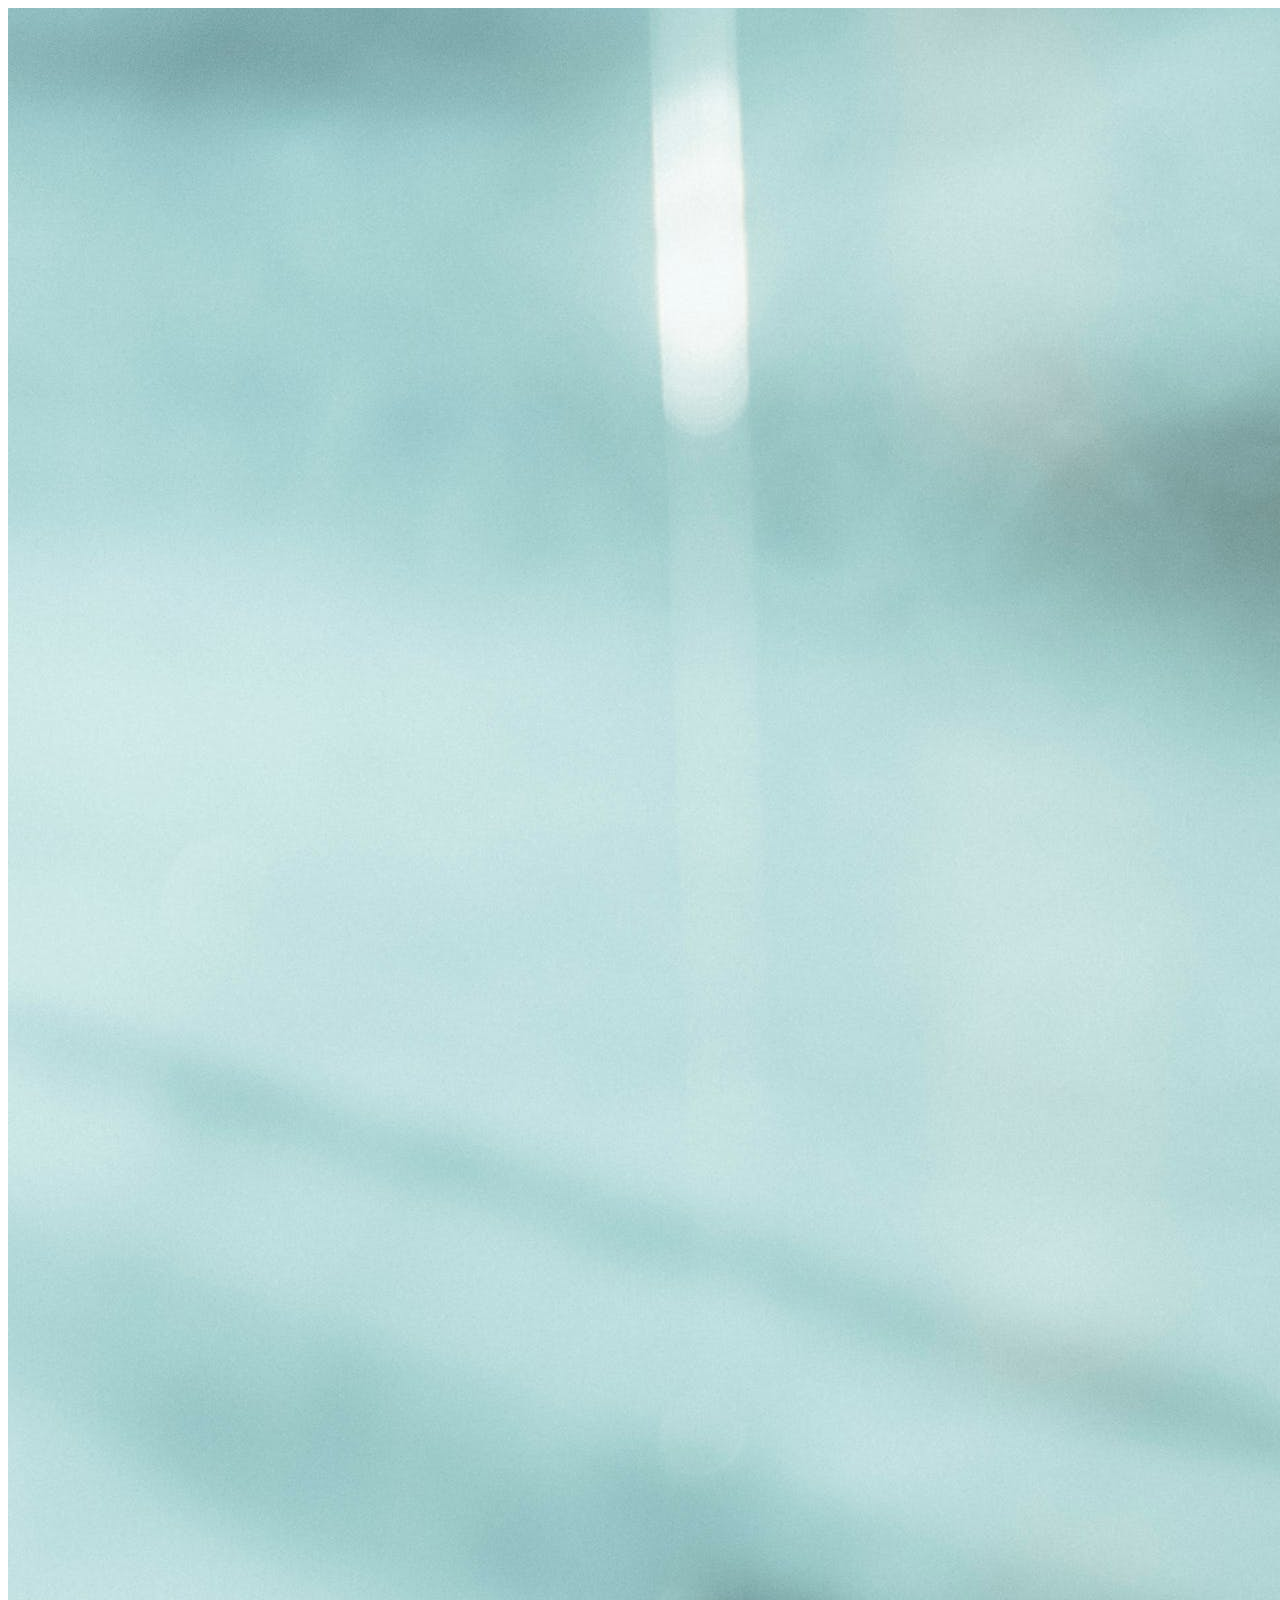
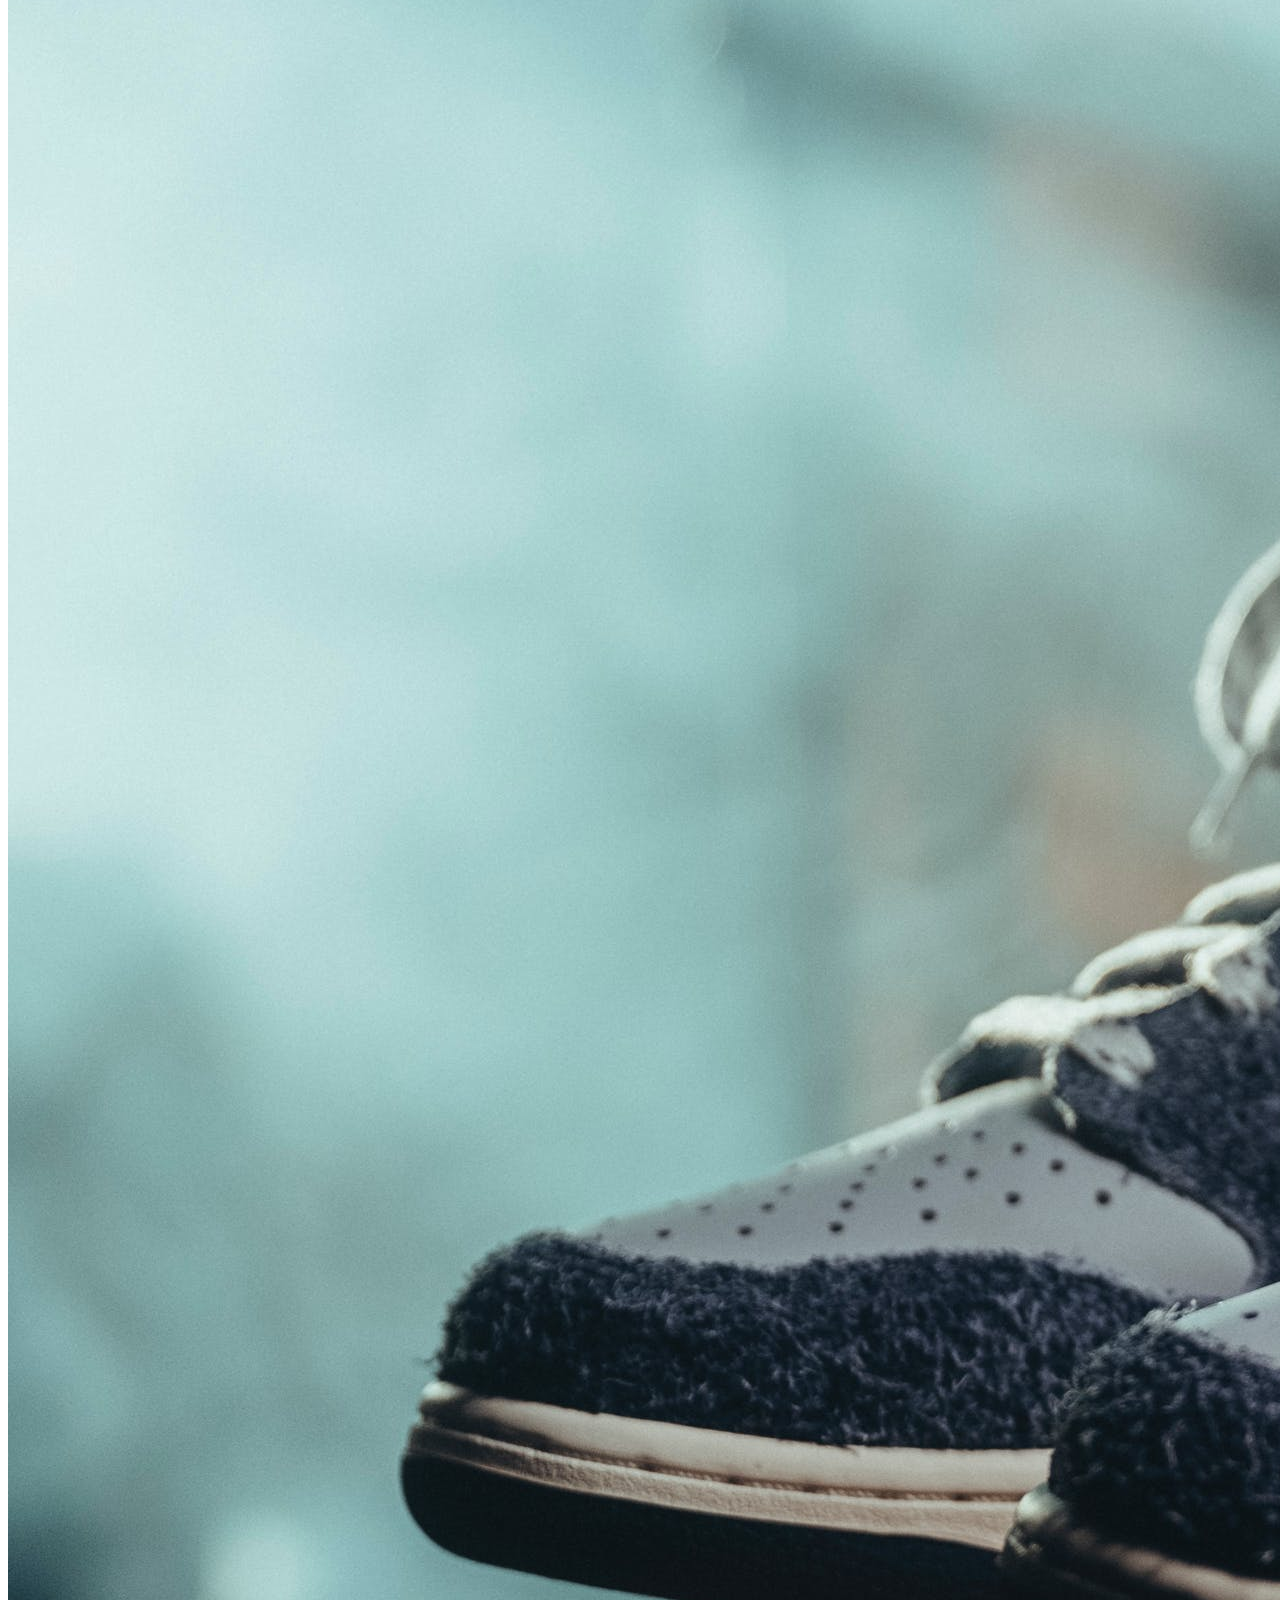
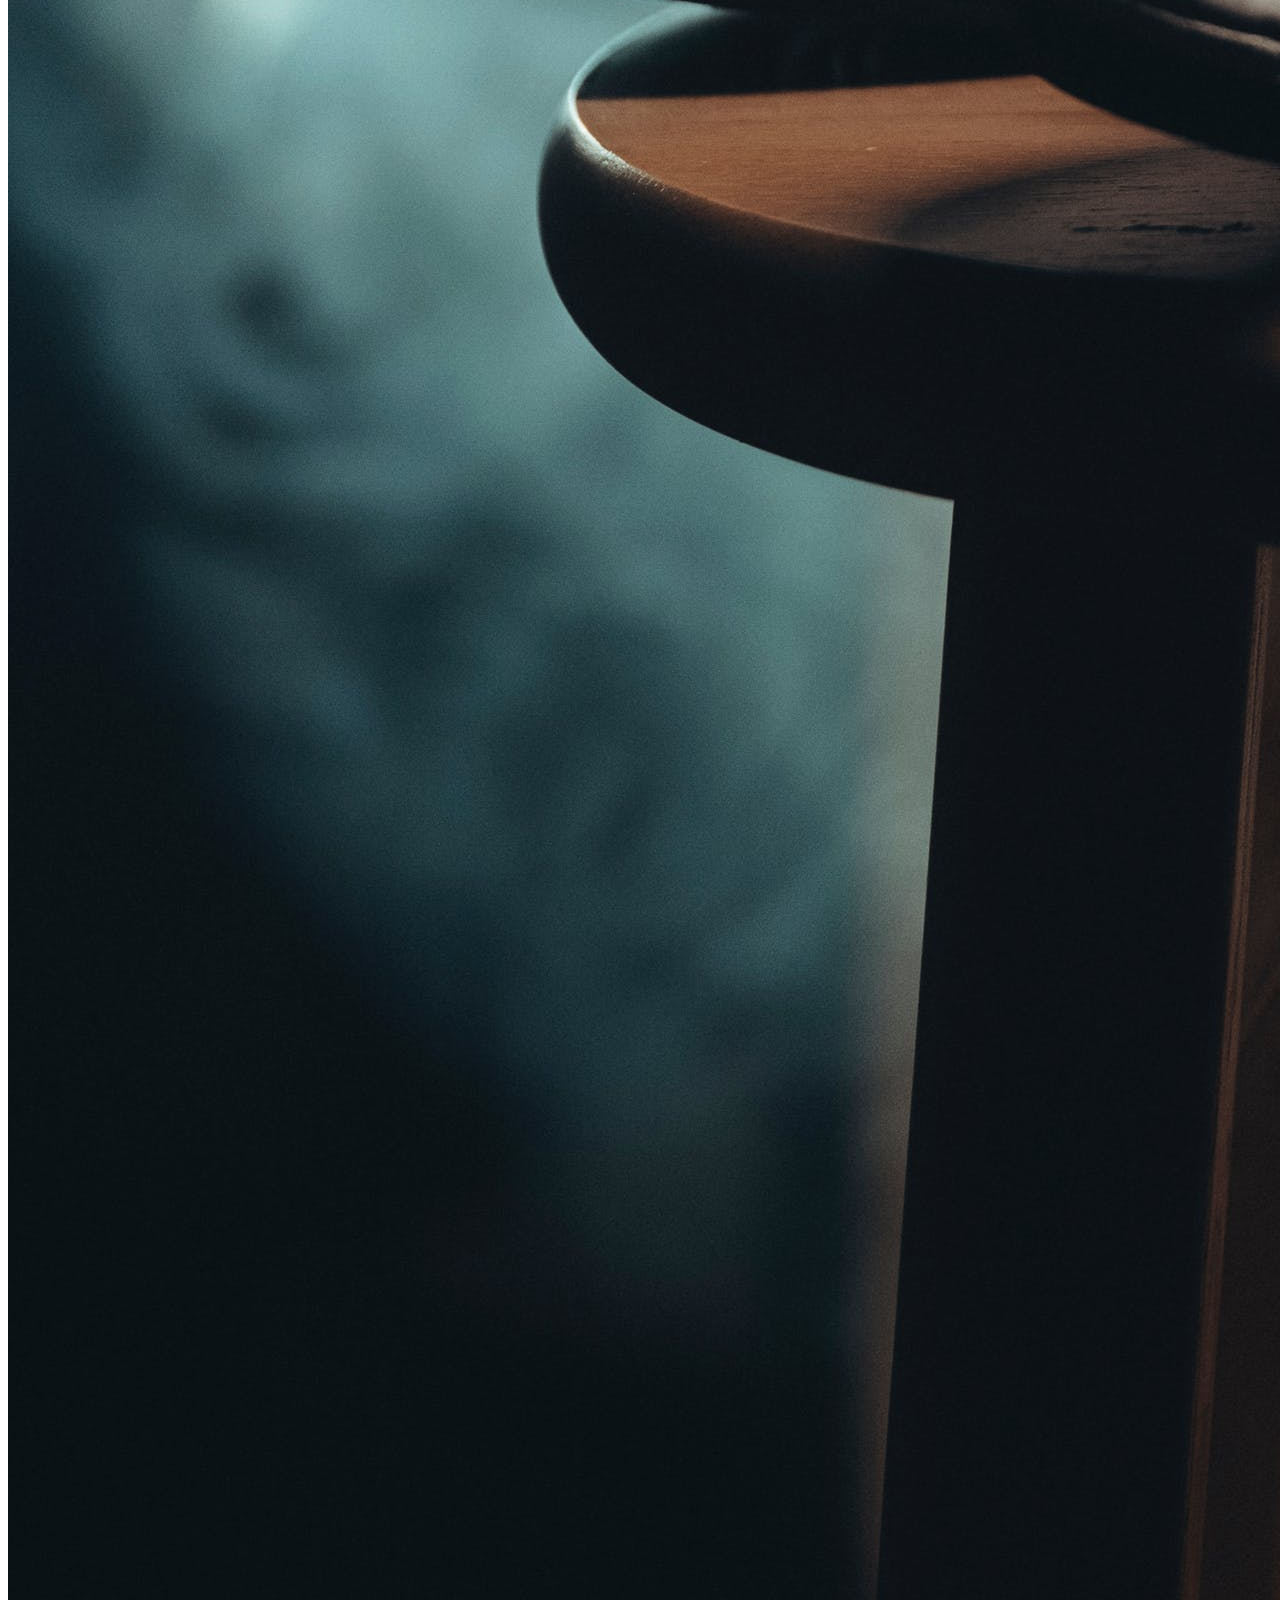
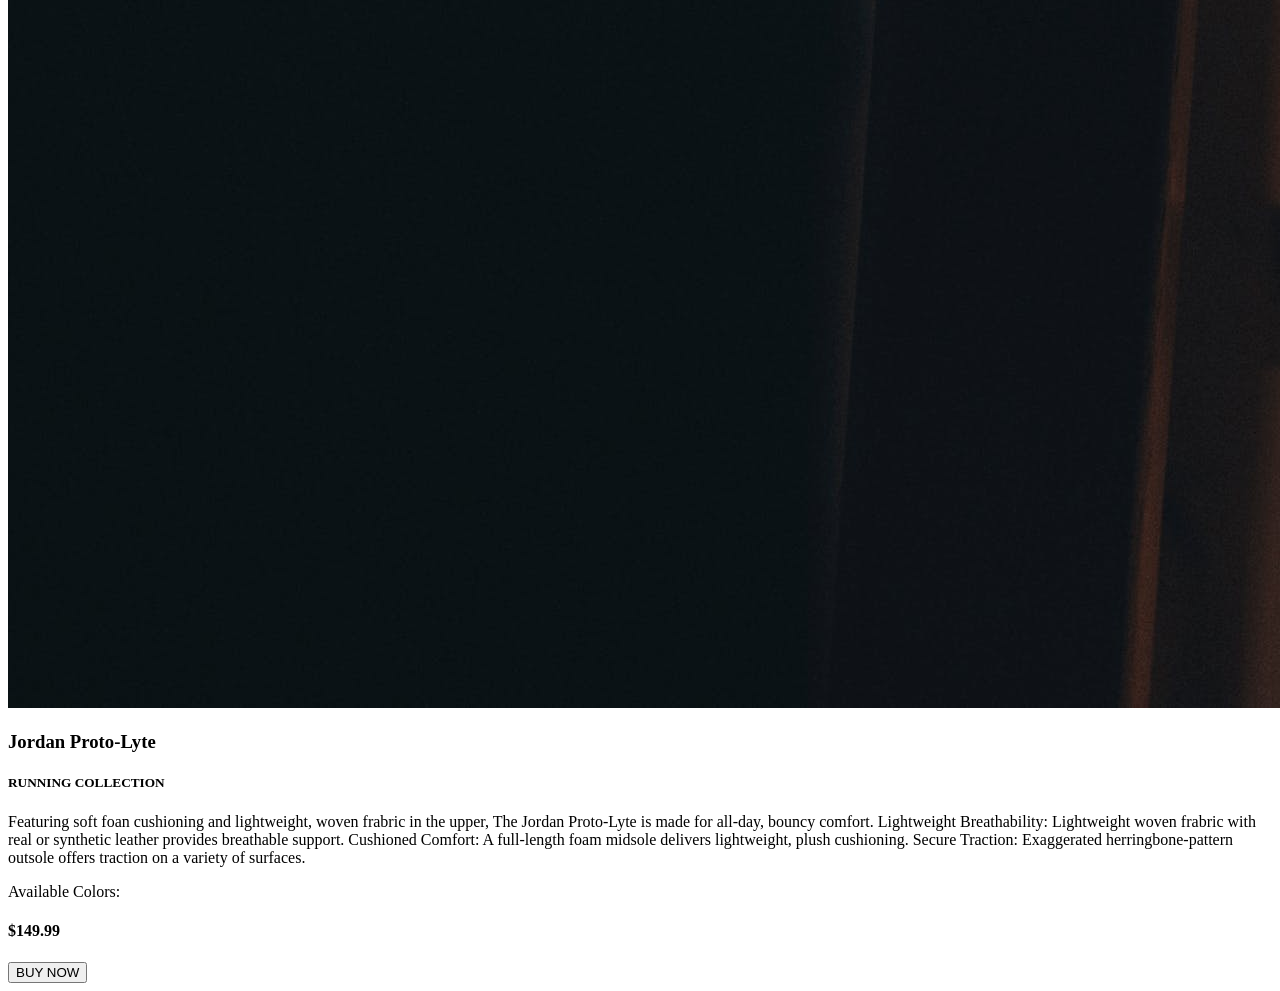
==== product-card.html @ 3828f207 "Fix tabSize" ====
<!DOCTYPE html>
<html lang="en">
    <head>
        <meta charset="UTF-8" />
        <meta http-equiv="X-UA-Compatible" content="IE=edge" />
        <meta name="viewport" content="width=device-width, initial-scale=1.0" />
        <title>Product card demo</title>

        <link rel="stylesheet" href="./assets/main.css" />
    </head>
    <body>
    <div class="product-card">
        <div class="left-img-col">
            <img src="./assets/nike-jordan.jpg" alt="an image of nike jordan" />
        </div>
        <div class="right-info-col">
            <h3>Jordan Proto-Lyte</h3>
            <h5>RUNNING COLLECTION</h5>
            <p>
                Featuring soft foan cushioning and lightweight, woven frabric in the
                upper, The Jordan Proto-Lyte is made for all-day, bouncy comfort.
                Lightweight Breathability: Lightweight woven frabric with real or
                synthetic leather provides breathable support. Cushioned Comfort: A
                full-length foam midsole delivers lightweight, plush cushioning.
                Secure Traction: Exaggerated herringbone-pattern outsole offers
                traction on a variety of surfaces.
            </p>

        <div class="available-colors">
            <span>Available Colors: </span>
            <span class="black-color-container"></span>
            <span class="red-color-container"></span>
            <span class="white-color-container"></span>
        </div>

        <div class="price">
            <h4>$149.99</h4>
            <button class="buy-btn">BUY NOW</button>
        </div>
        </div>
    </div>
    </body>
</html>
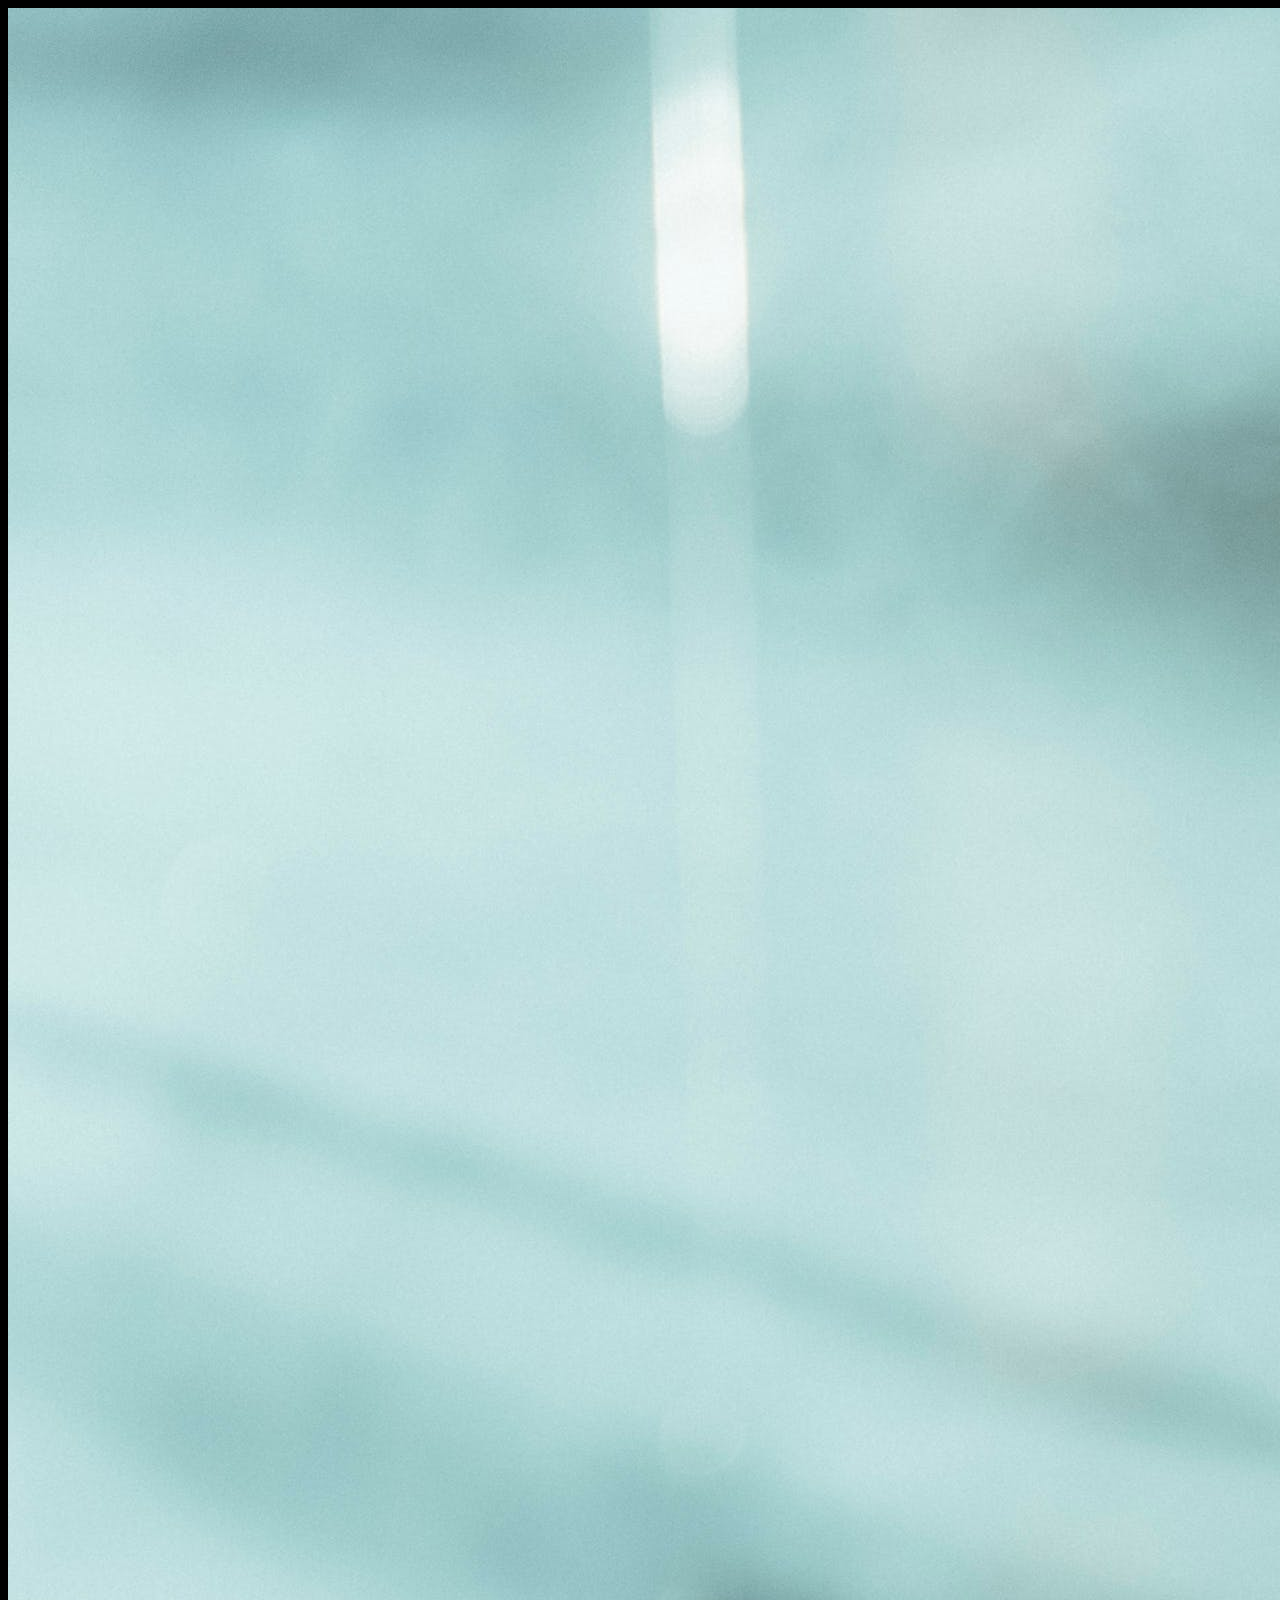
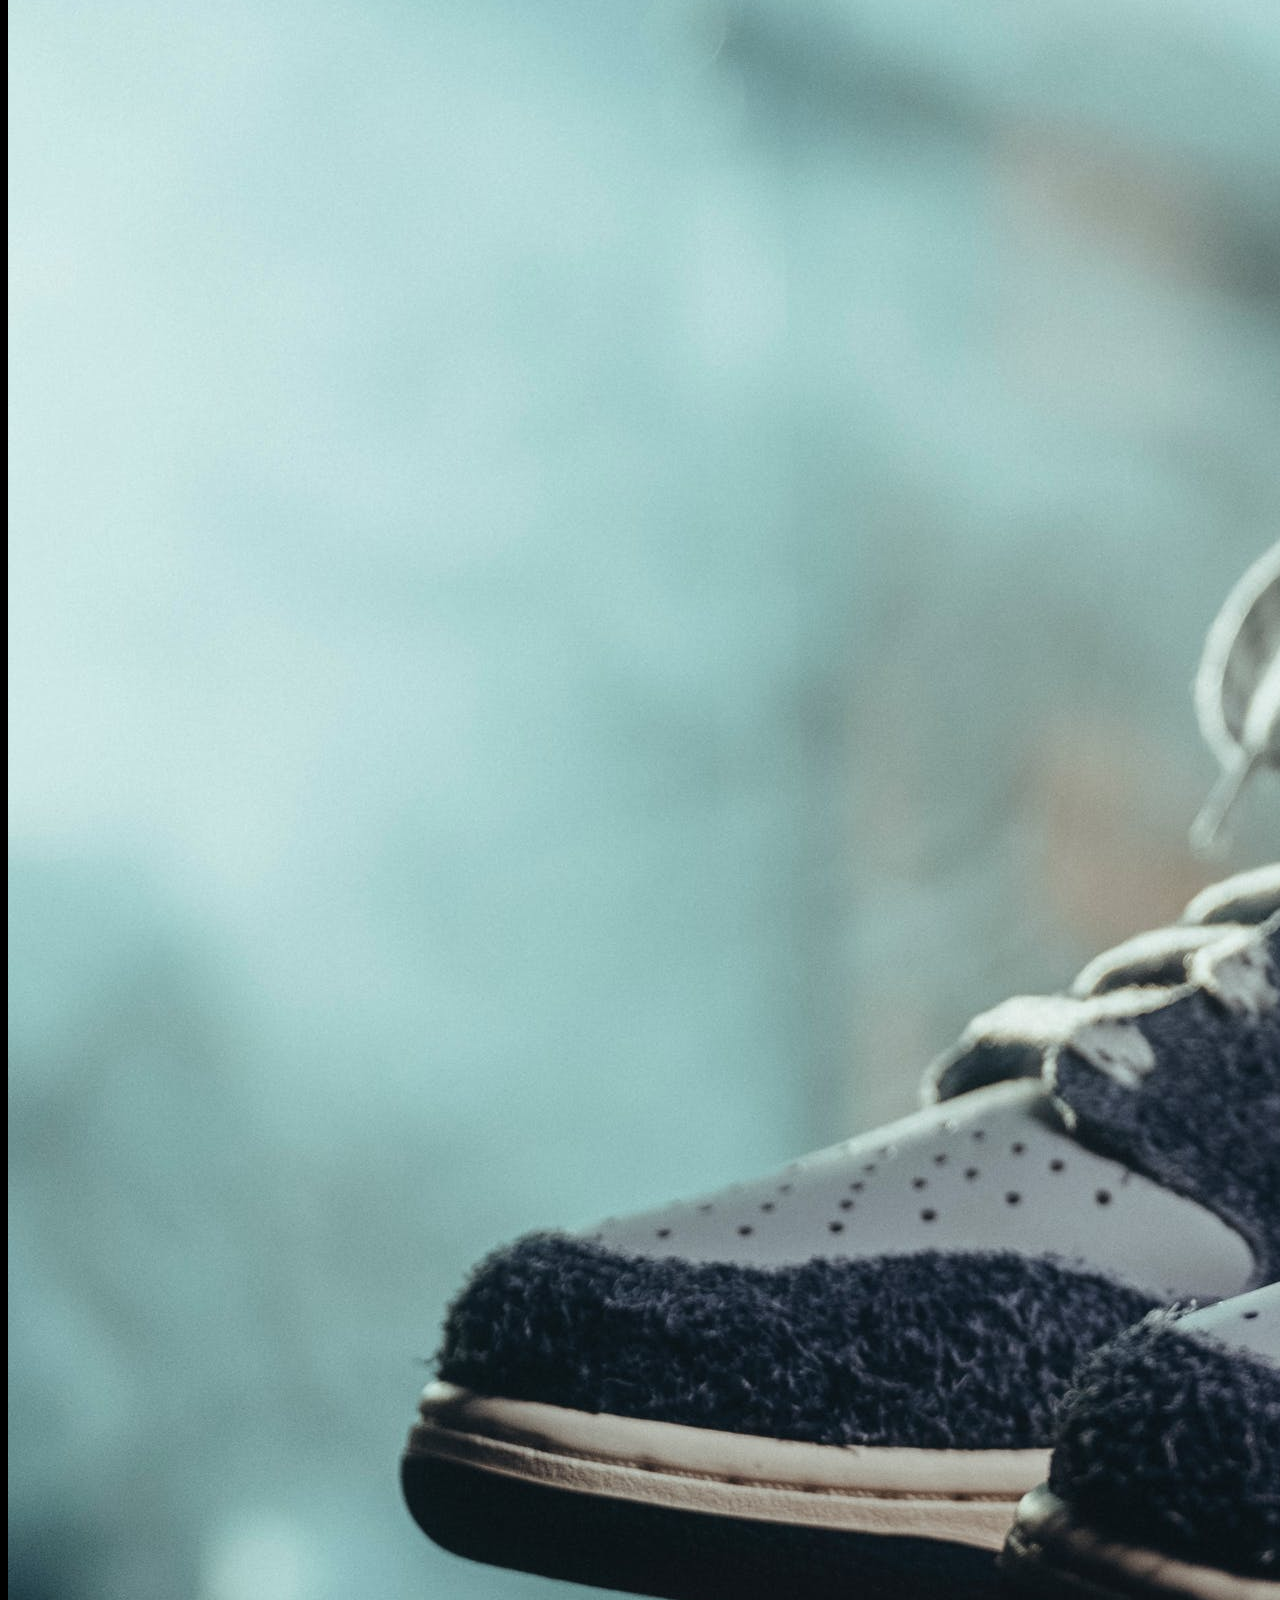
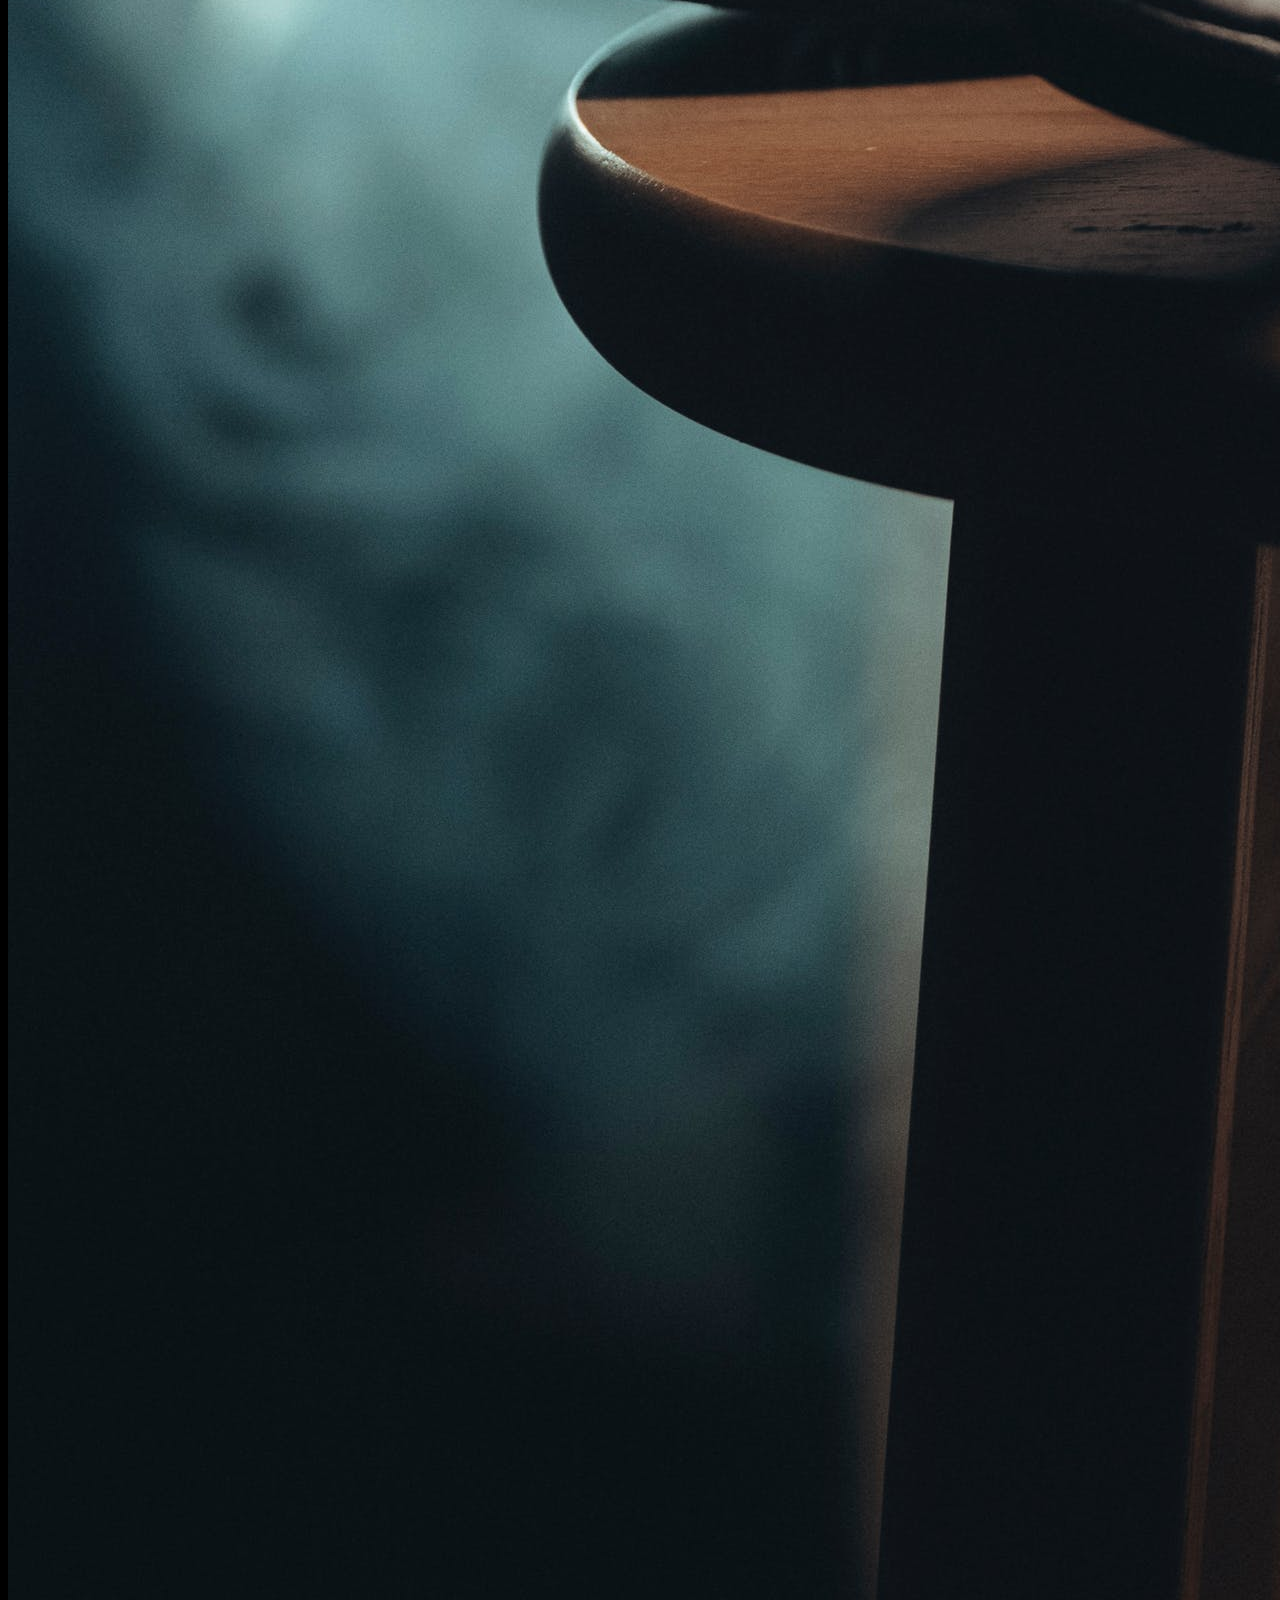
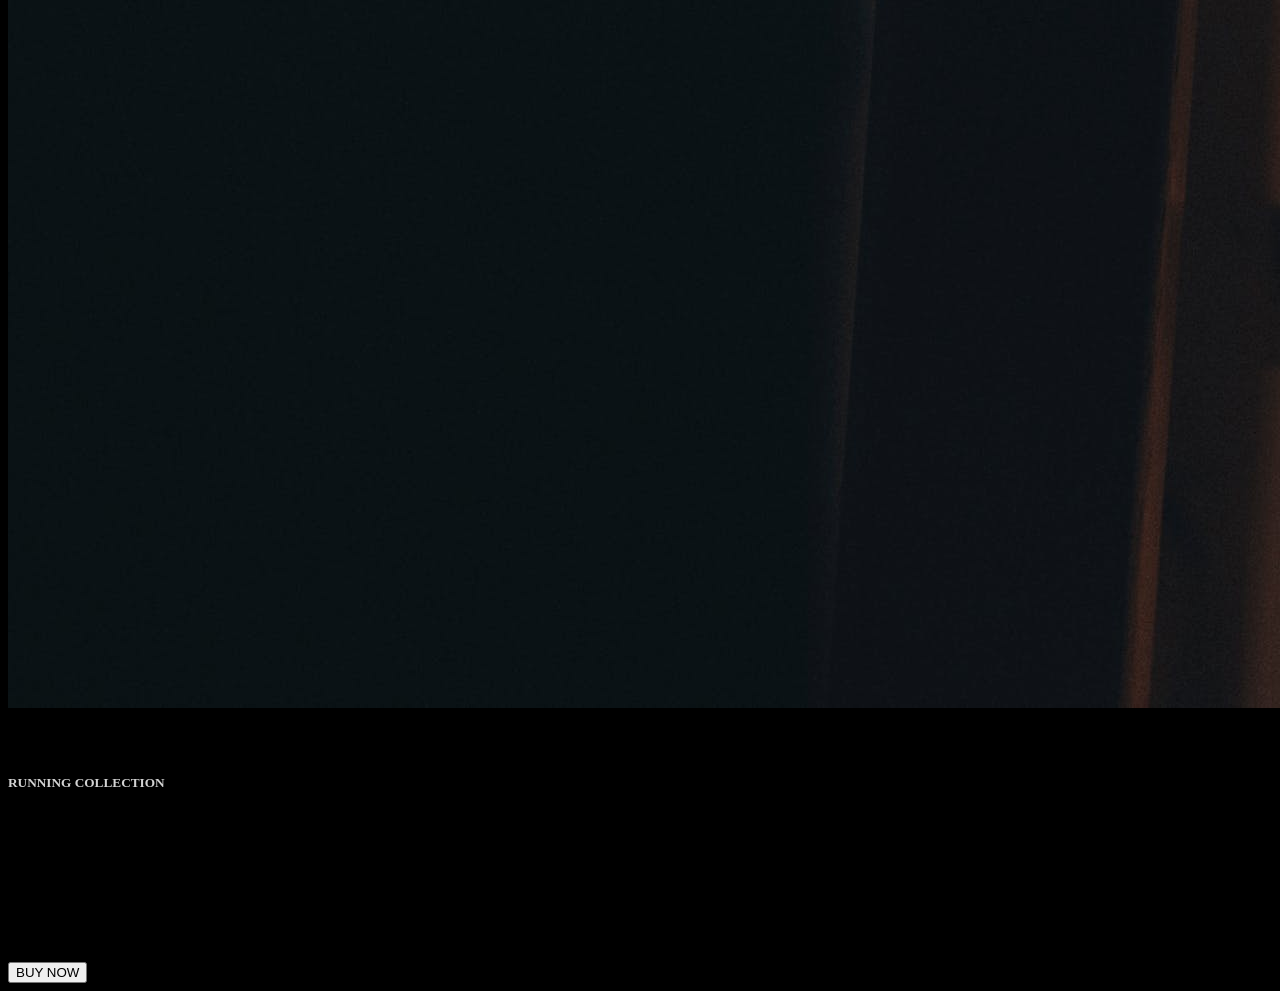
==== commit 31146e06: "Added color css class" ====
--- a/product-card.html
+++ b/product-card.html
@@ -14,9 +14,9 @@
             <img src="./assets/nike-jordan.jpg" alt="an image of nike jordan" />
         </div>
         <div class="right-info-col">
-            <h3>Jordan Proto-Lyte</h3>
+            <h3 class="font-color-black">Jordan Proto-Lyte</h3>
             <h5>RUNNING COLLECTION</h5>
-            <p>
+            <p class="font-color-black">
                 Featuring soft foan cushioning and lightweight, woven frabric in the
                 upper, The Jordan Proto-Lyte is made for all-day, bouncy comfort.
                 Lightweight Breathability: Lightweight woven frabric with real or
@@ -34,7 +34,7 @@
         </div>
 
         <div class="price">
-            <h4>$149.99</h4>
+            <h4 class="font-color-black">$149.99</h4>
             <button class="buy-btn">BUY NOW</button>
         </div>
         </div>
--- a/assets/main.css
+++ b/assets/main.css
@@ -0,0 +1,14 @@
+body
+{
+    background-color: black;
+}
+
+h5
+{
+    color: lightgray;
+}
+
+.font-color-black
+{
+    color: black;
+}
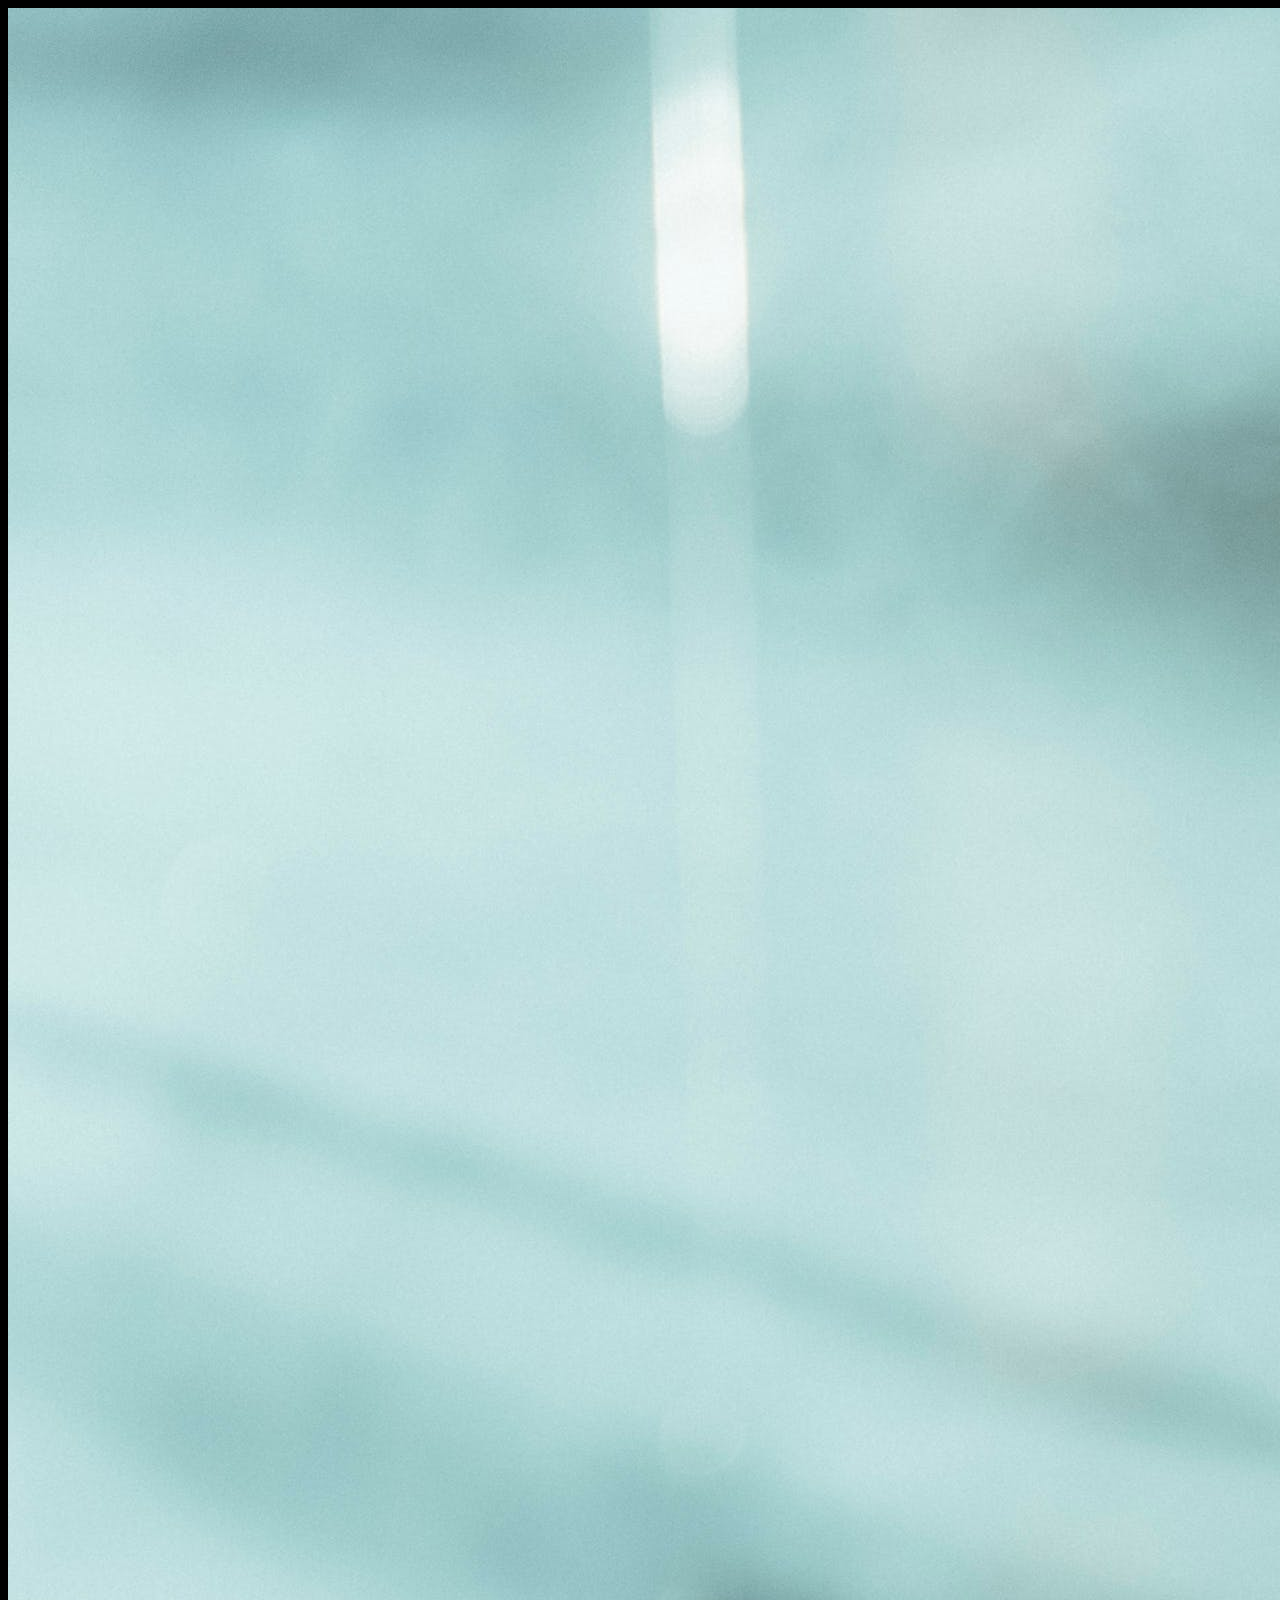
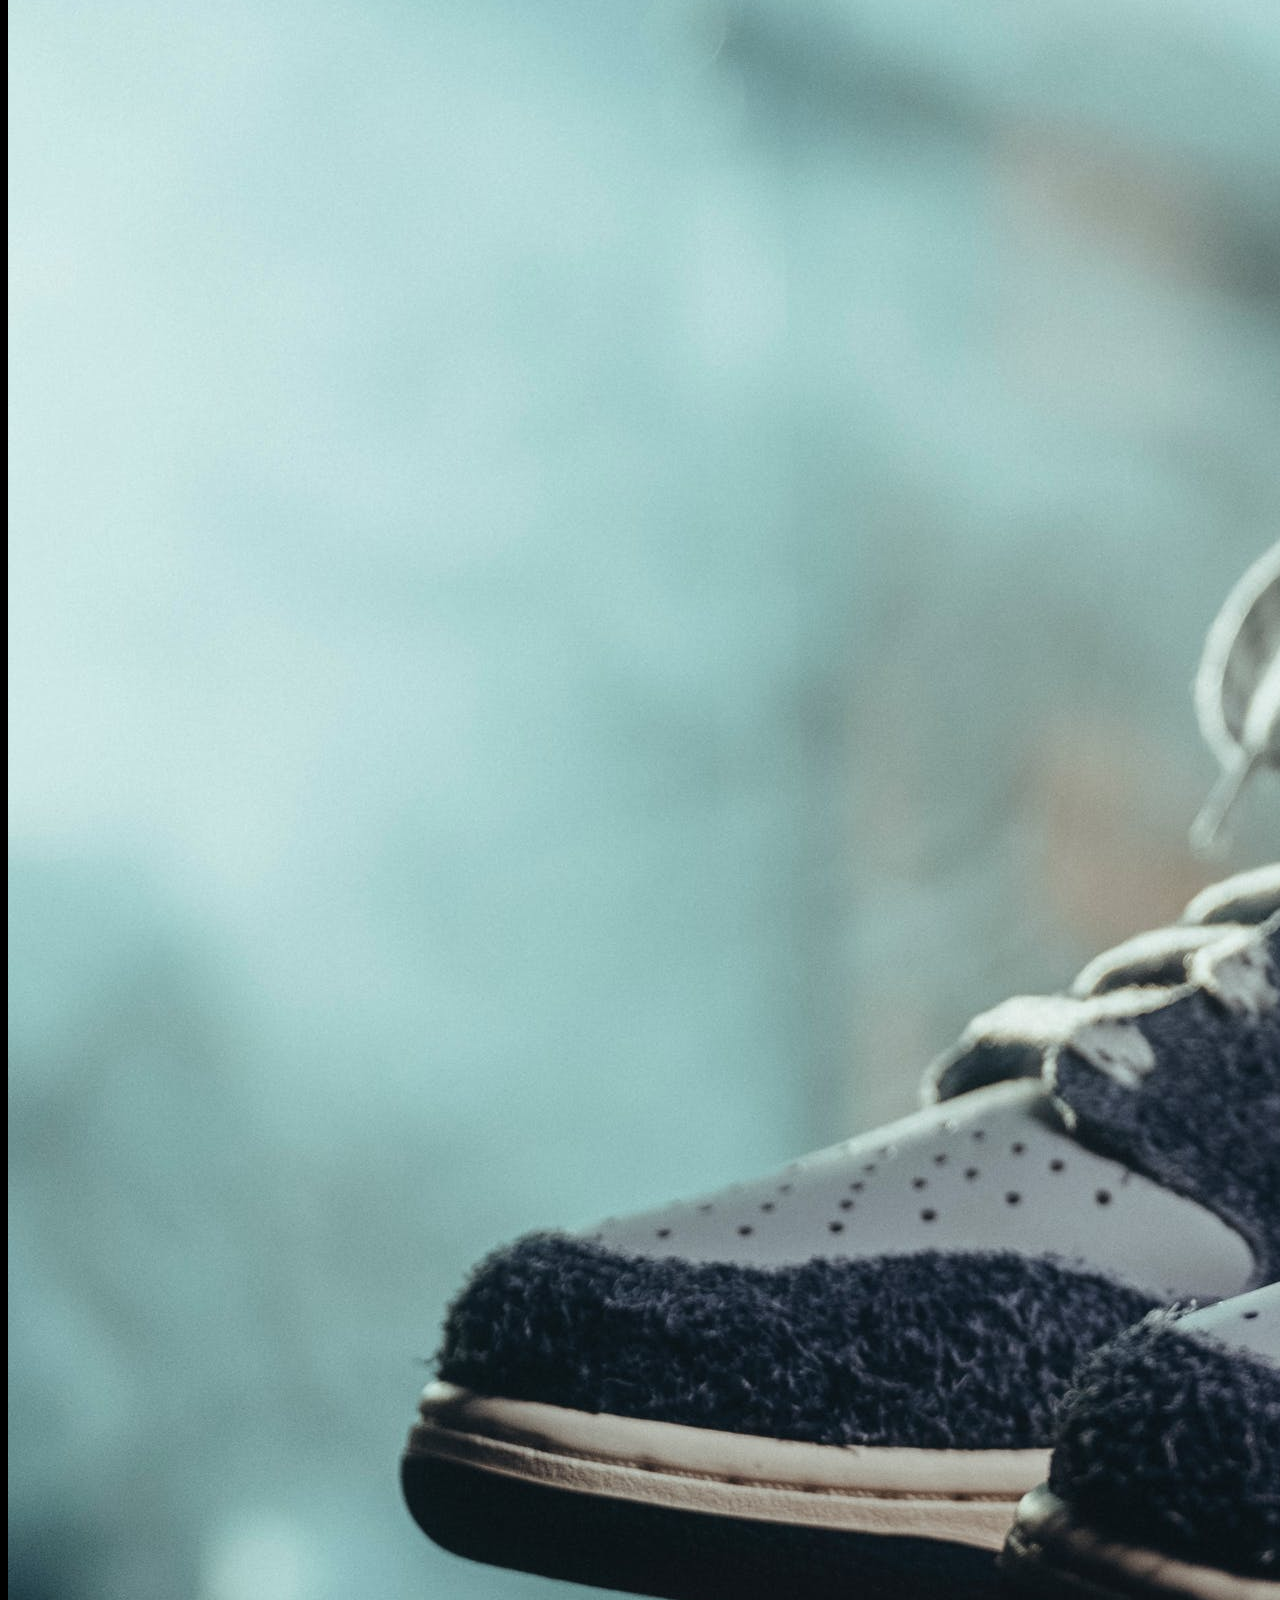
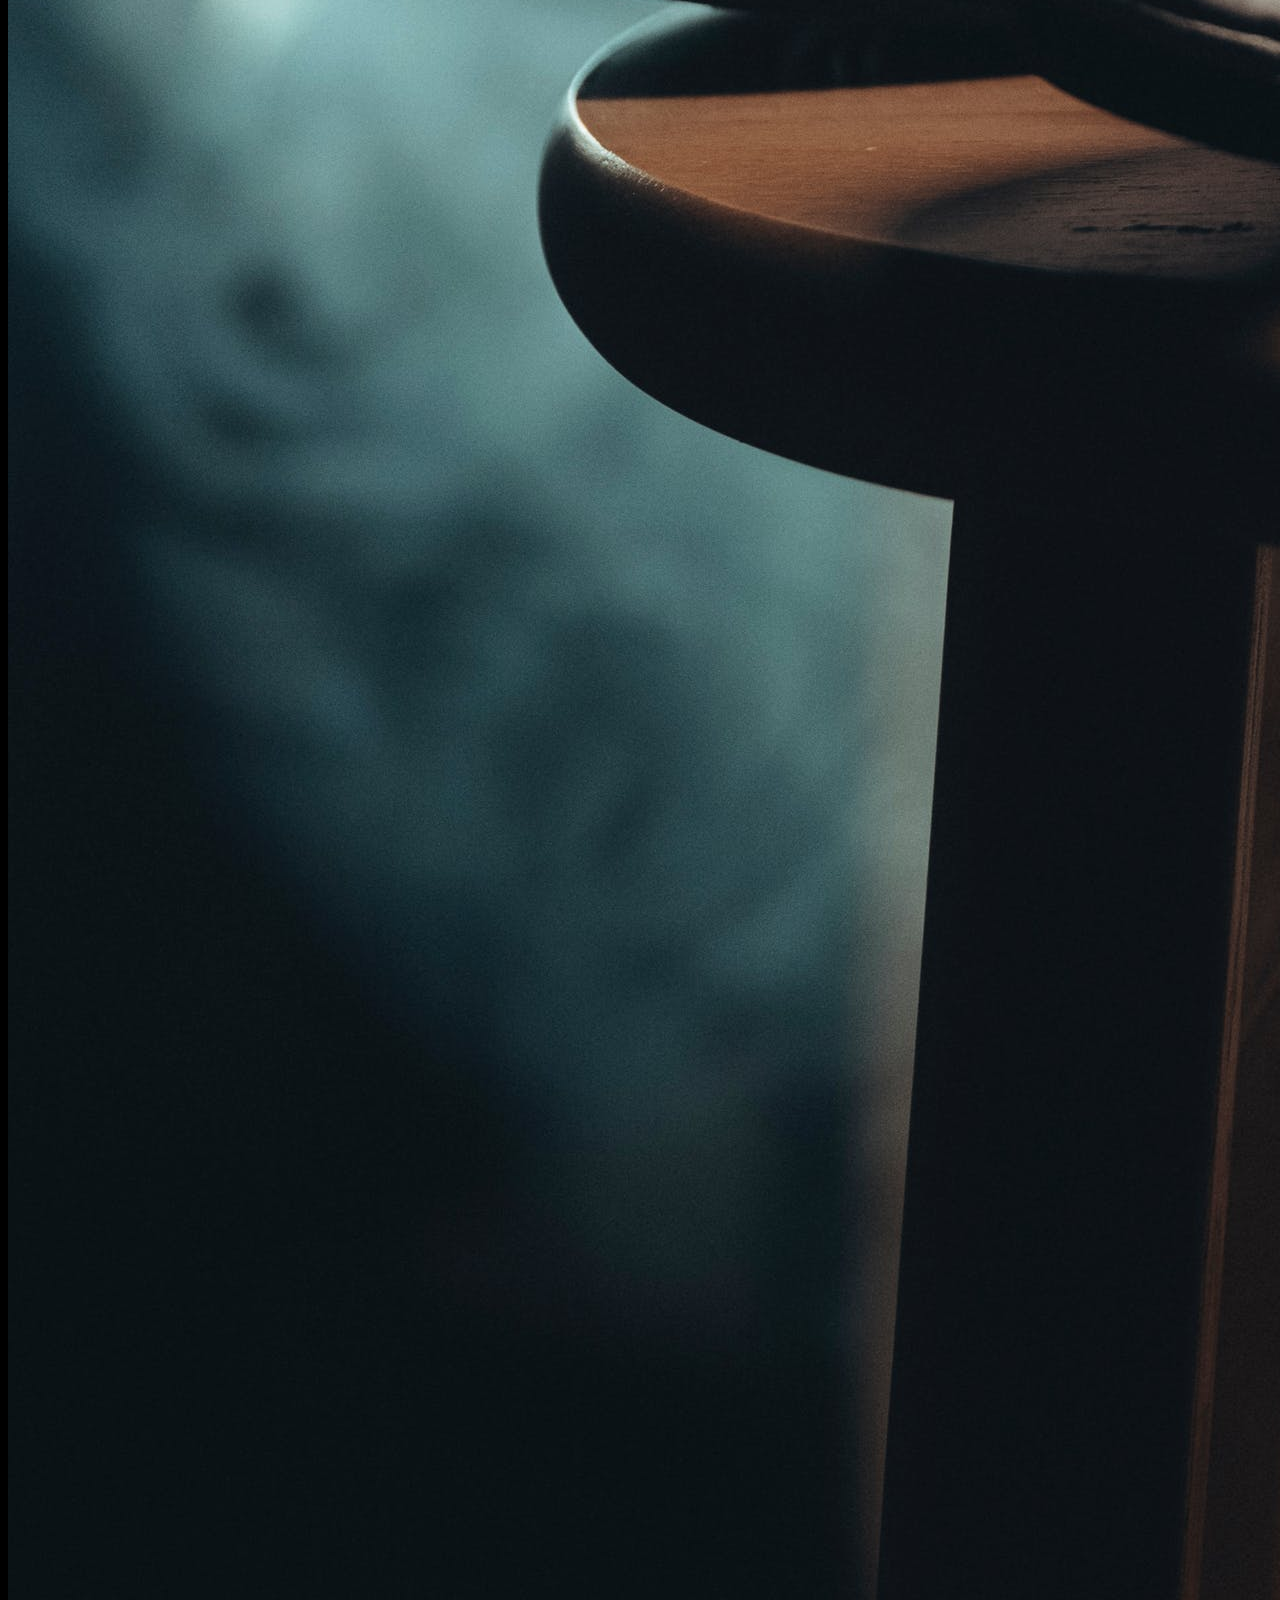
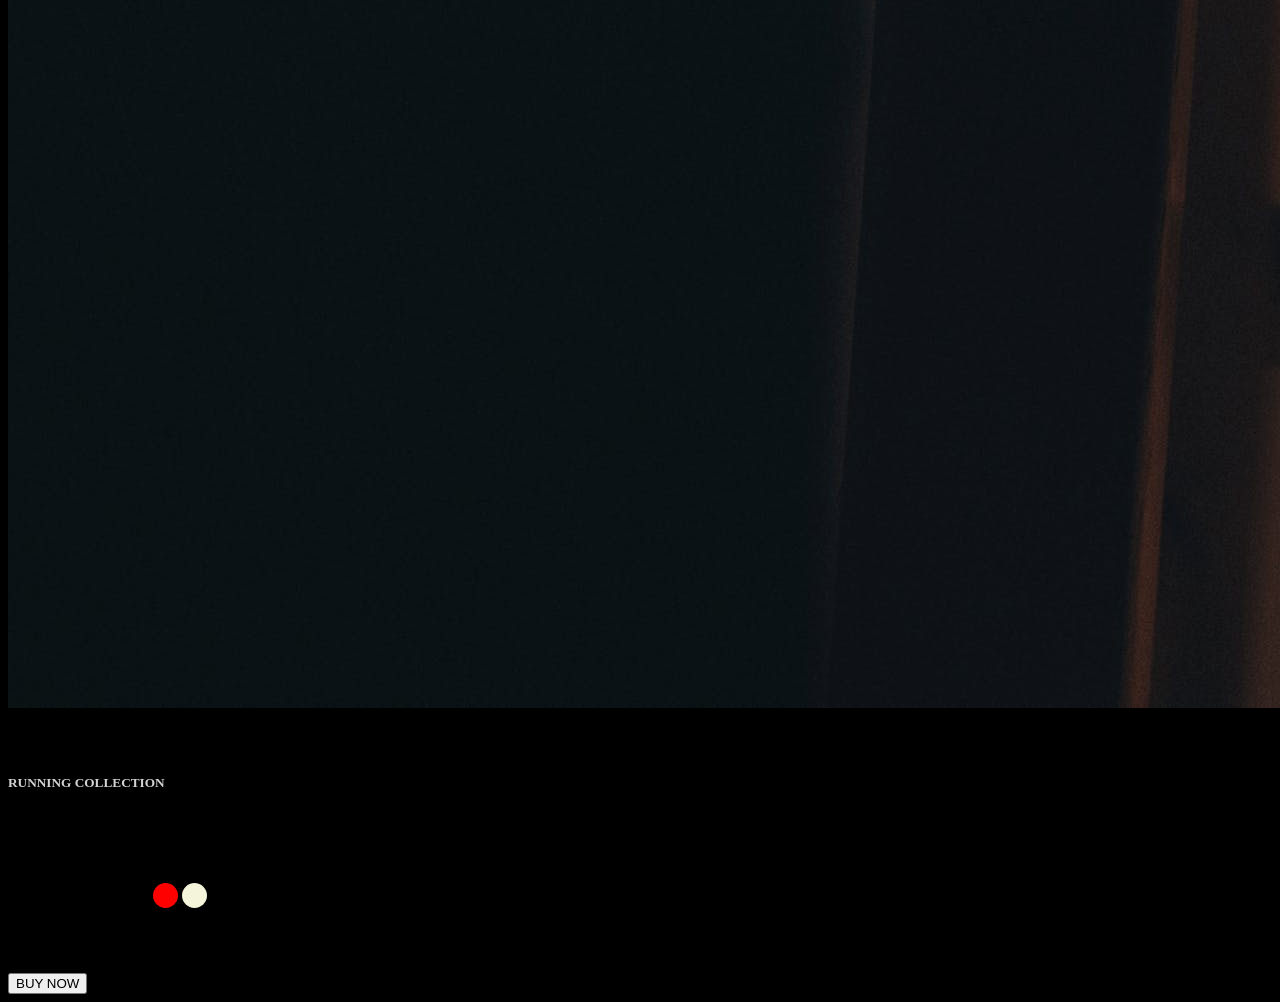
==== commit 1b2a3295: "Created and implemented the color containers" ====
--- a/product-card.html
+++ b/product-card.html
@@ -8,15 +8,15 @@
 
         <link rel="stylesheet" href="./assets/main.css" />
     </head>
-    <body>
+    <body class="background-color-black">
     <div class="product-card">
         <div class="left-img-col">
             <img src="./assets/nike-jordan.jpg" alt="an image of nike jordan" />
         </div>
         <div class="right-info-col">
-            <h3 class="font-color-black">Jordan Proto-Lyte</h3>
+            <h3 class="black">Jordan Proto-Lyte</h3>
             <h5>RUNNING COLLECTION</h5>
-            <p class="font-color-black">
+            <p class="black">
                 Featuring soft foan cushioning and lightweight, woven frabric in the
                 upper, The Jordan Proto-Lyte is made for all-day, bouncy comfort.
                 Lightweight Breathability: Lightweight woven frabric with real or
@@ -28,13 +28,13 @@
 
         <div class="available-colors">
             <span>Available Colors: </span>
-            <span class="black-color-container"></span>
-            <span class="red-color-container"></span>
-            <span class="white-color-container"></span>
+            <span class="color-container background-color-black"></span>
+            <span class="color-container background-color-red"></span>
+            <span class="color-container background-color-beige"></span>
         </div>
 
         <div class="price">
-            <h4 class="font-color-black">$149.99</h4>
+            <h4 class="black">$149.99</h4>
             <button class="buy-btn">BUY NOW</button>
         </div>
         </div>
--- a/assets/main.css
+++ b/assets/main.css
@@ -1,14 +1,32 @@
-body
-{
-    background-color: black;
-}
-
 h5
 {
     color: lightgray;
 }
 
-.font-color-black
+.black
 {
     color: black;
 }
+
+.background-color-black
+{
+    background-color: black;
+}
+
+.background-color-red
+{
+    background-color: red;
+}
+
+.background-color-beige
+{
+    background-color: beige;
+}
+
+.color-container 
+{
+    height: 25px;
+    width: 25px;
+    border-radius: 50%;
+    display: inline-block;
+}
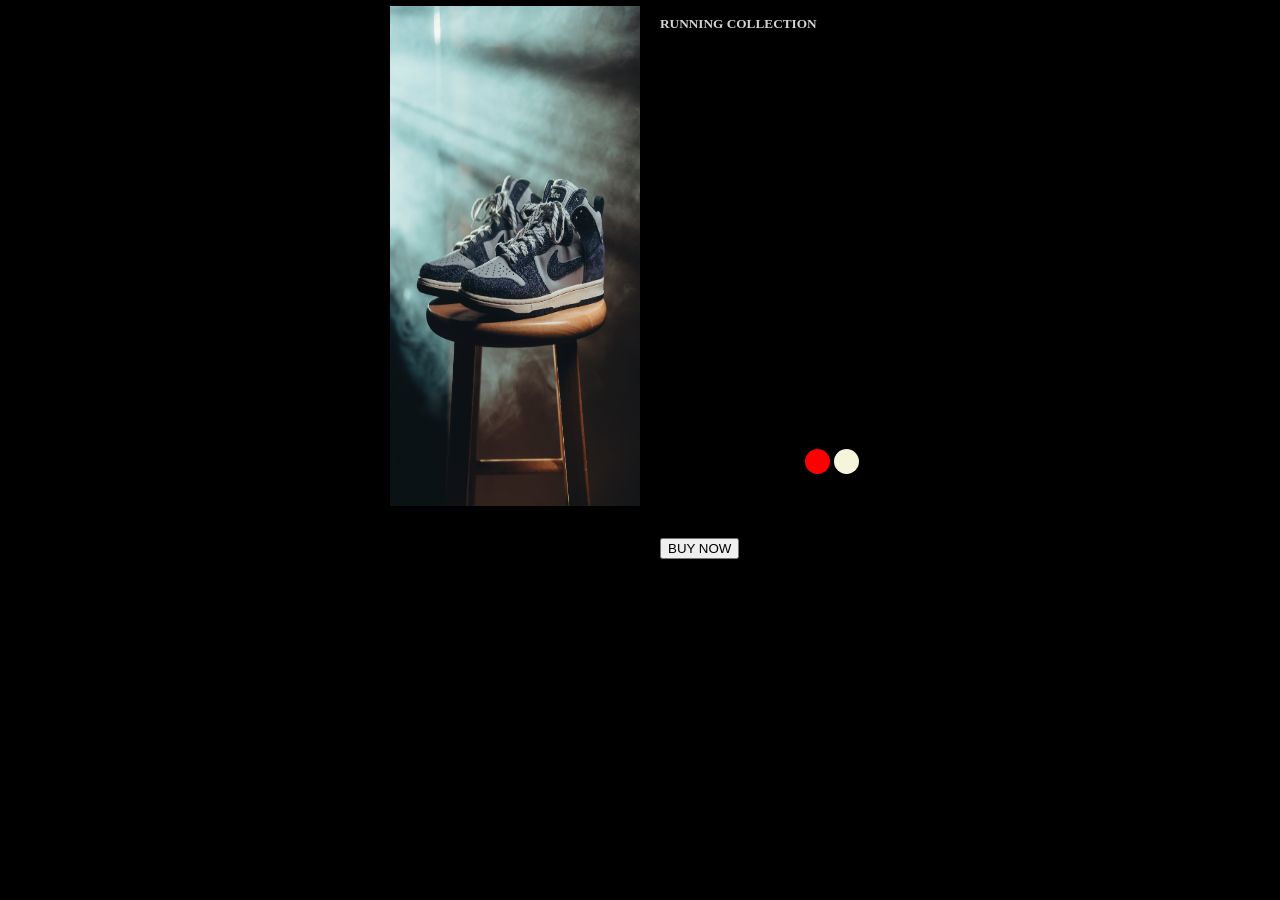
==== commit 129ca675: "Added left padding for product description" ====
--- a/product-card.html
+++ b/product-card.html
@@ -16,7 +16,7 @@
         <div class="right-info-col">
             <h3 class="black">Jordan Proto-Lyte</h3>
             <h5>RUNNING COLLECTION</h5>
-            <p class="black">
+            <p class="black product-description">
                 Featuring soft foan cushioning and lightweight, woven frabric in the
                 upper, The Jordan Proto-Lyte is made for all-day, bouncy comfort.
                 Lightweight Breathability: Lightweight woven frabric with real or
--- a/assets/main.css
+++ b/assets/main.css
@@ -29,4 +29,34 @@
     width: 25px;
     border-radius: 50%;
     display: inline-block;
+}
+
+.right-info-col
+{
+    padding: 20px;
+}
+
+h5
+{
+    margin-top: 15px;
+}
+
+img
+{
+    width: 250px;
+    height: 500px;
+}
+
+.product-card
+{
+    display: grid;
+    grid-template-columns: repeat(2, 250px);
+    grid-template-rows: 500px;
+    justify-content: center;
+    align-items: center;
+}
+
+.product-description
+{
+    padding-left: 50px;
 }
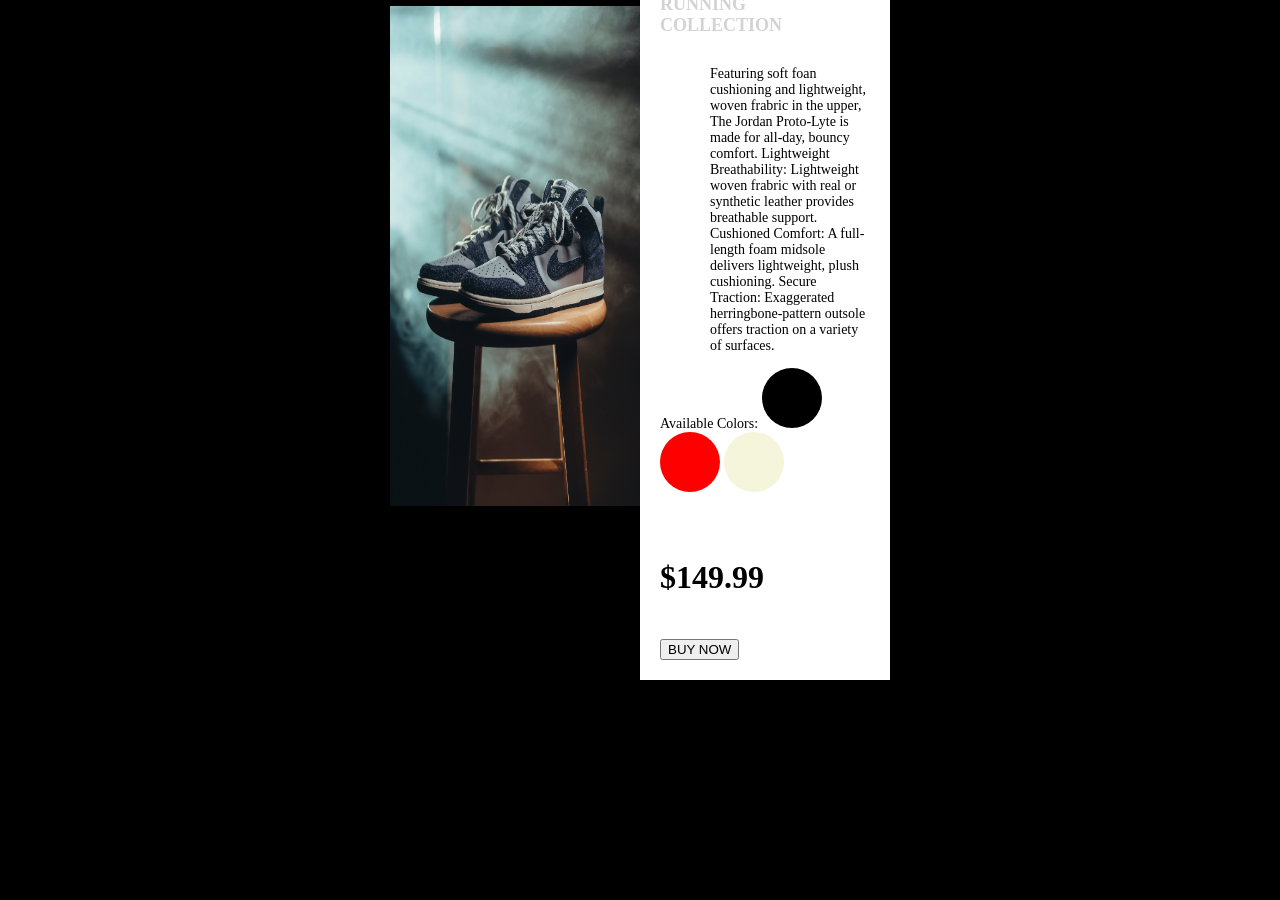
==== commit 5de14ed2: "Changed font size of text" ====
--- a/product-card.html
+++ b/product-card.html
@@ -14,9 +14,9 @@
             <img src="./assets/nike-jordan.jpg" alt="an image of nike jordan" />
         </div>
         <div class="right-info-col">
-            <h3 class="black">Jordan Proto-Lyte</h3>
+            <h3 class="black font-size-32">Jordan Proto-Lyte</h3>
             <h5>RUNNING COLLECTION</h5>
-            <p class="black product-description">
+            <p class="black product-description font-size-14">
                 Featuring soft foan cushioning and lightweight, woven frabric in the
                 upper, The Jordan Proto-Lyte is made for all-day, bouncy comfort.
                 Lightweight Breathability: Lightweight woven frabric with real or
@@ -27,14 +27,14 @@
             </p>
 
         <div class="available-colors">
-            <span>Available Colors: </span>
+            <span class="font-size-14">Available Colors: </span>
             <span class="color-container background-color-black"></span>
             <span class="color-container background-color-red"></span>
             <span class="color-container background-color-beige"></span>
         </div>
 
         <div class="price">
-            <h4 class="black">$149.99</h4>
+            <h4 class="black font-size-32">$149.99</h4>
             <button class="buy-btn">BUY NOW</button>
         </div>
         </div>
--- a/assets/main.css
+++ b/assets/main.css
@@ -1,6 +1,7 @@
 h5
 {
     color: lightgray;
+    font-size: 18px;
 }
 
 .black
@@ -25,15 +26,17 @@
 
 .color-container 
 {
-    height: 25px;
-    width: 25px;
+    height: 20px;
+    width: 20px;
     border-radius: 50%;
     display: inline-block;
+    padding: 20px;
 }
 
 .right-info-col
 {
     padding: 20px;
+    background-color: white;
 }
 
 h5
@@ -59,4 +62,19 @@
 .product-description
 {
     padding-left: 50px;
+}
+
+.price
+{
+    padding-top: 20px;
+}
+
+.font-size-14
+{
+    font-size: 14px;
+}
+
+.font-size-32
+{
+    font-size: 32px;
 }
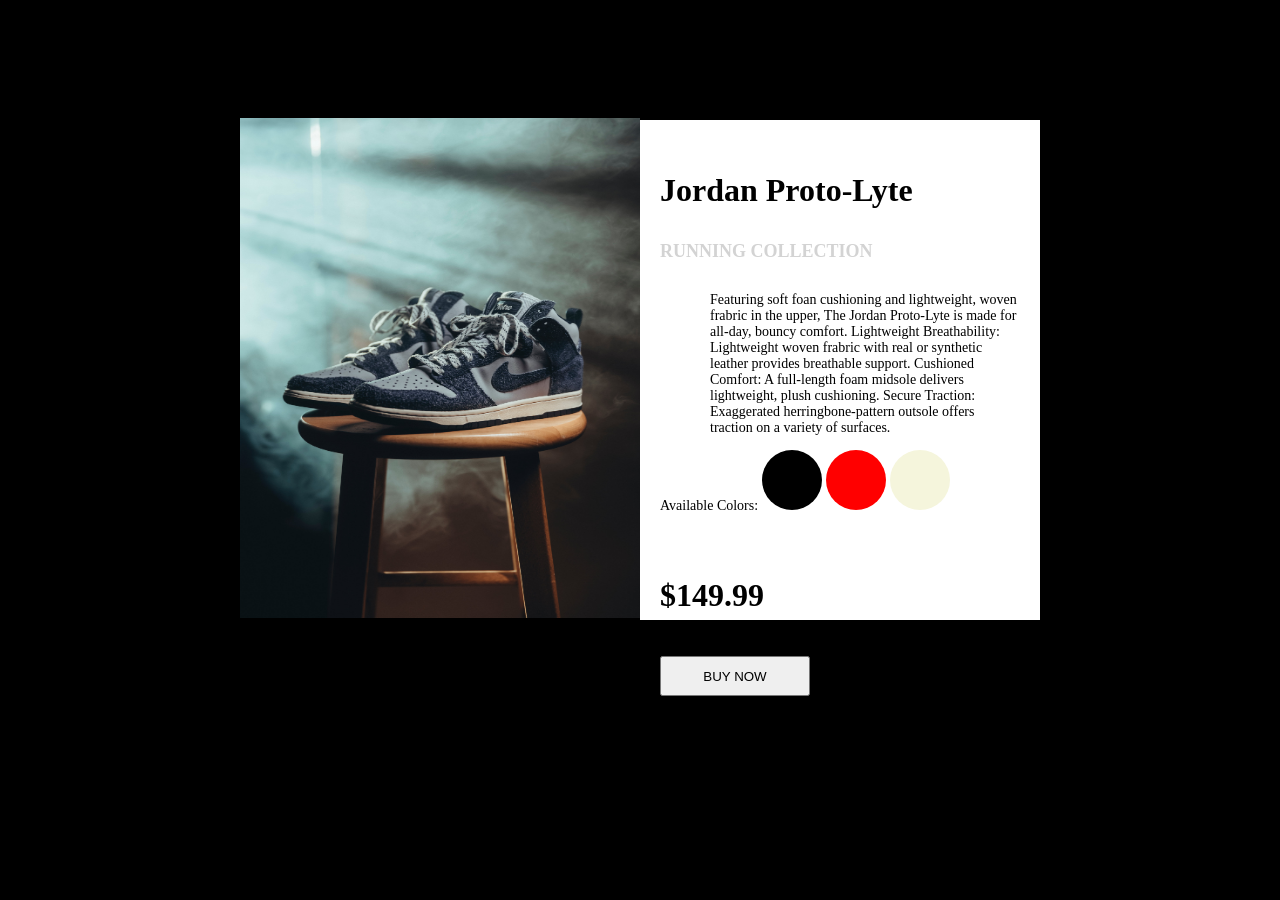
==== commit eff66678: "Fix tabSize" ====
--- a/product-card.html
+++ b/product-card.html
@@ -26,12 +26,12 @@
                 traction on a variety of surfaces.
             </p>
 
-        <div class="available-colors">
-            <span class="font-size-14">Available Colors: </span>
-            <span class="color-container background-color-black"></span>
-            <span class="color-container background-color-red"></span>
-            <span class="color-container background-color-beige"></span>
-        </div>
+            <div class="available-colors">
+                <span class="font-size-14">Available Colors: </span>
+                <span class="color-container background-color-black"></span>
+                <span class="color-container background-color-red"></span>
+                <span class="color-container background-color-beige"></span>
+            </div>
 
         <div class="price">
             <h4 class="black font-size-32">$149.99</h4>
--- a/assets/main.css
+++ b/assets/main.css
@@ -37,6 +37,9 @@
 {
     padding: 20px;
     background-color: white;
+    width: 400px;
+    height: 500px;
+    box-sizing: border-box;
 }
 
 h5
@@ -46,17 +49,18 @@
 
 img
 {
-    width: 250px;
+    width: 400px;
     height: 500px;
 }
 
 .product-card
 {
     display: grid;
-    grid-template-columns: repeat(2, 250px);
+    grid-template-columns: repeat(2, 400px);
     grid-template-rows: 500px;
     justify-content: center;
     align-items: center;
+    margin-top: 120px;
 }
 
 .product-description
@@ -77,4 +81,10 @@
 .font-size-32
 {
     font-size: 32px;
+}
+
+.buy-btn
+{
+    width: 150px;
+    height: 40px;
 }
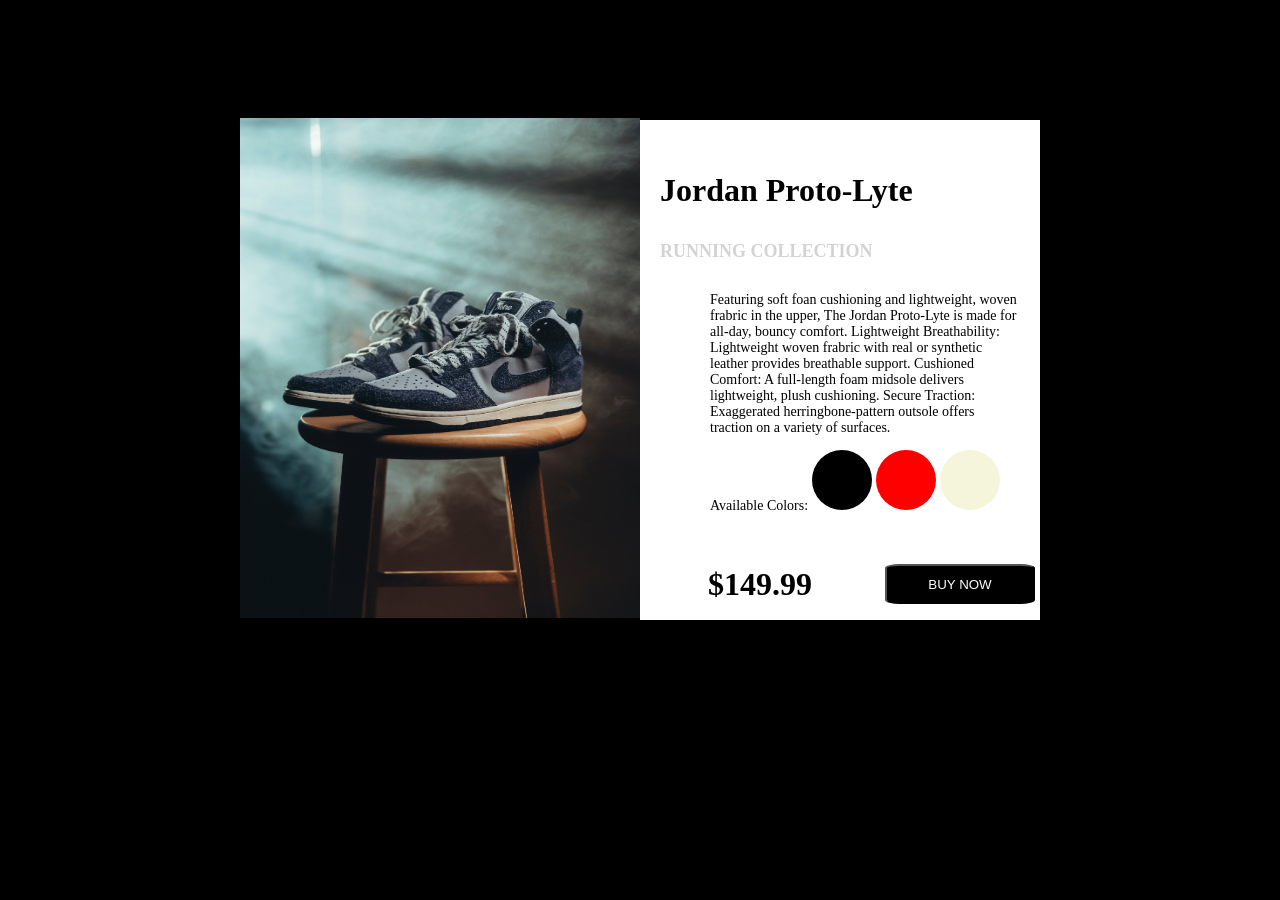
==== commit 4c2366bd: "Sorted center price and button" ====
--- a/product-card.html
+++ b/product-card.html
@@ -35,7 +35,7 @@
 
         <div class="price">
             <h4 class="black font-size-32">$149.99</h4>
-            <button class="buy-btn">BUY NOW</button>
+            <div class="button-container"><button class="buy-btn">BUY NOW</button></div>
         </div>
         </div>
     </div>
--- a/assets/main.css
+++ b/assets/main.css
@@ -68,9 +68,17 @@
     padding-left: 50px;
 }
 
+.available-colors
+{
+    padding-left: 50px;
+}
+
 .price
 {
     padding-top: 20px;
+    display: grid;
+    grid-template-columns: repeat(2, 200px);
+    grid-template-rows: 100px;
 }
 
 .font-size-14
@@ -87,4 +95,21 @@
 {
     width: 150px;
     height: 40px;
+    background-color: black;
+    color: white;
+    border-radius: 10%;
+}
+
+h4
+{
+    align-items: center;
+    justify-content: center;
+    display: flex;
+}
+
+.button-container
+{
+    align-items: center;
+    justify-content: center;
+    display: flex;
 }
